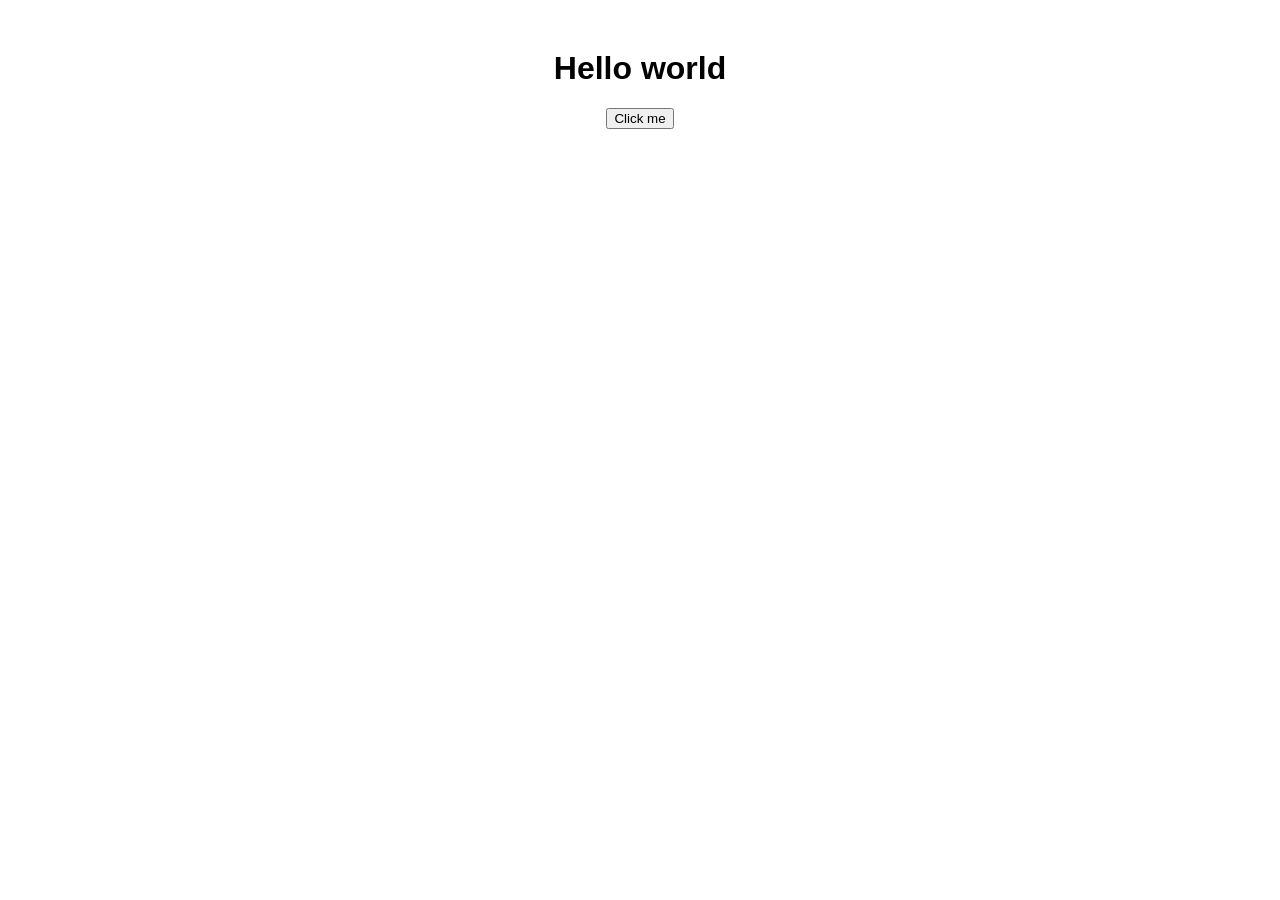
==== index.html @ 4b5694aa "chore: starter files" ====
<!DOCTYPE html>
<html>
<head>
  <title>My First Site</title>
  <link rel="stylesheet" href="style.css">
</head>
<body>
  <h1>Hello world</h1>
  <button onclick="sayHi()">Click me</button>

  <script src="script.js"></script>
</body>
</html>
---- style.css ----
body {
  font-family: Arial;
  text-align: center;
  margin-top: 50px;
}
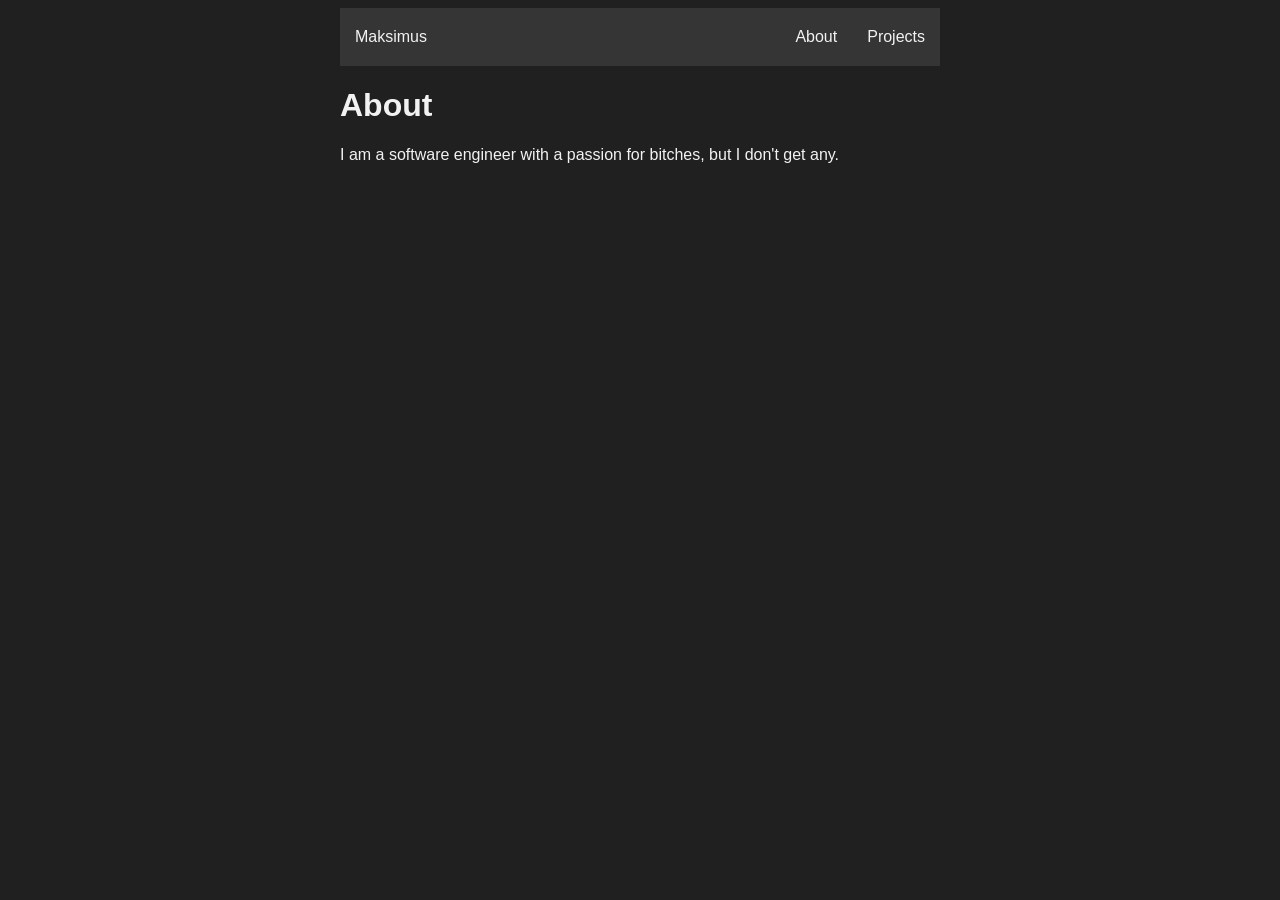
==== commit 96daecd2: "feat: basic landing page + project layout" ====
--- a/index.html
+++ b/index.html
@@ -1,13 +1,31 @@
 <!DOCTYPE html>
 <html>
+
 <head>
-  <title>My First Site</title>
+  <title>Maksimus</title>
   <link rel="stylesheet" href="style.css">
 </head>
+
 <body>
-  <h1>Hello world</h1>
-  <button onclick="sayHi()">Click me</button>
+  <div class="navbar">
+    <a href="index.html">Maksimus</a>
+    <a href="about/">About</a>
+    <a href="projects/">Projects</a>
+  </div>
+  <div class="container">
 
-  <script src="script.js"></script>
+    <h1>About </h1>
+    <p> I am a software engineer with a passion for bitches, but I don't get any.</p>
+
+    <!-- <button onclick="sayHi()">Click me</button> -->
+
+    <script src="testscript.js"></script>
+  </div>
 </body>
-</html>+
+</html>
+
+<!--     <div class="About">
+      <h1>About</h1>
+      <p>I am a software engineer with a passion for bitches, but I don't get any. Lorem ipsum dolor sit amet, consectetur adipiscing elit. Sed do eiusmod tempor incididunt ut labore et dolore magna aliqua.</p>
+    </div> -->
--- a/style.css
+++ b/style.css
@@ -1,5 +1,82 @@
 body {
+  background-color: #202020;
   font-family: Arial;
-  text-align: center;
-  margin-top: 50px;
-}+  text-align: left;
+  color: #f2f2f2;
+}
+
+.navbar {
+  display: flex;
+  max-width: 600px;
+  background-color: #353535;
+  text-align: right;
+  color: #fff;
+  padding: 20px 0;
+  margin: 0 auto;
+}
+
+.navbar a { /* navbar links */
+  color: #f2f2f2;           /* same as your body text */
+  text-decoration: none;    /* removes the underline */
+  padding: 0 15px;
+}
+
+.navbar a:first-child {
+  margin-right: auto;
+}
+
+.container {
+  max-width: 600px;
+  margin: 0 auto;
+  padding: 0 20px;
+}
+
+
+/* projects */
+.project-card {
+  background-color: #353535;
+  padding: 24px;
+  margin-bottom: 24px;
+  border-radius: 8px;
+}
+
+.project-header {
+  display: flex;
+  justify-content: space-between;
+  align-items: baseline;
+  margin-bottom: 12px;
+}
+
+.project-name {
+  font-size: 1.25rem;
+  margin: 0;
+}
+
+.project-tech {
+  font-size: 0.875rem;
+  color: #aaa;
+}
+
+.project-link {
+  display: inline-block;
+  margin-bottom: 12px;
+  color: #6b9fff;
+  text-decoration: none;
+}
+
+.project-description {
+  margin: 0 0 16px 0;
+  line-height: 1.5;
+}
+
+.project-image {
+  max-width: 100%;
+  border-radius: 4px;
+  display: block;
+}
+
+/* Hide image section when there's no image (optional) */
+.project-card:not(:has(.project-image)) .project-image {
+  display: none;
+}
+
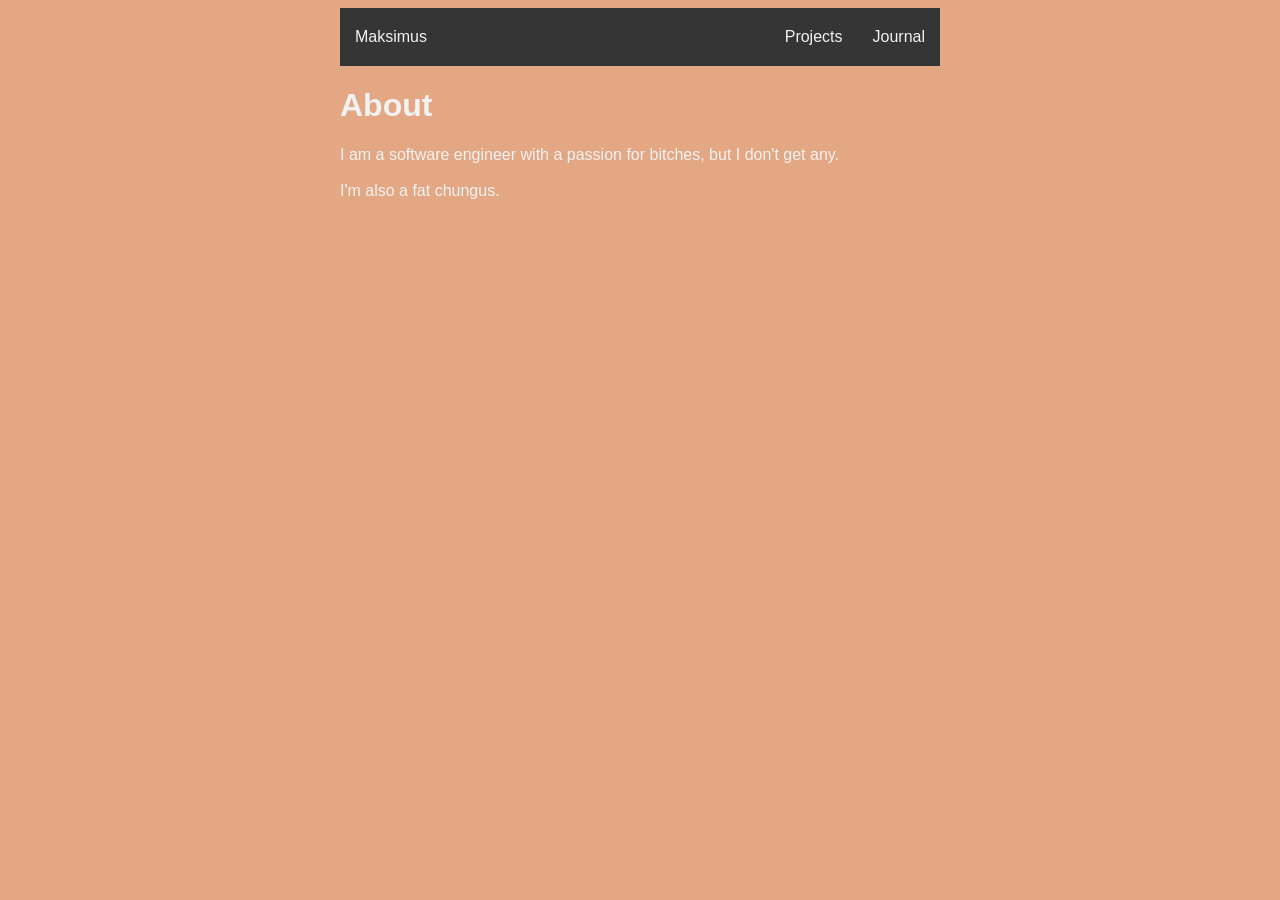
==== commit 618d23cf: "feat: added stylings and example max-- code" ====
--- a/index.html
+++ b/index.html
@@ -9,13 +9,15 @@
 <body>
   <div class="navbar">
     <a href="index.html">Maksimus</a>
-    <a href="about/">About</a>
     <a href="projects/">Projects</a>
+    <a href="journal/">Journal</a>
   </div>
   <div class="container">
 
     <h1>About </h1>
-    <p> I am a software engineer with a passion for bitches, but I don't get any.</p>
+    <p> I am a software engineer with a passion for bitches, but I don't get any. 
+      <br> <br>I'm also a fat chungus.
+    </p>
 
     <!-- <button onclick="sayHi()">Click me</button> -->
 
--- a/style.css
+++ b/style.css
@@ -1,5 +1,5 @@
 body {
-  background-color: #202020;
+  background-color: #e3a784; /* #202020; */
   font-family: Arial;
   text-align: left;
   color: #f2f2f2;
@@ -80,3 +80,35 @@
   display: none;
 }
 
+/* code box */
+.code-box {
+  background-color: #1e1e1e;
+  border-radius: 8px;
+  overflow: hidden;
+  margin: 16px 0;
+}
+
+.code-box pre {
+  margin: 0;
+  padding: 20px;
+  overflow-x: auto;
+}
+
+.code-box code {
+  font-family: 'Fira Code', 'Consolas', 'Monaco', 'Courier New', monospace;
+  font-size: 0.9rem;
+  line-height: 1.5;
+  color: #d4d4d4;
+}
+
+/* prism - CODE_* color scheme */
+.code-box .token.fn-keyword { color: #C9C279; }   /* fn */
+.code-box .token.function-call { color: #BF5151; }  /* main, add, print - function names */
+.code-box .token.variable { color: #EBEBEB; }     /* x, y, i - variables (punctuation-colored) */
+.code-box .token.type { color: #9B69CF; }        /* int, float */
+.code-box .token.number,
+.code-box .token.string { color: #B5CEA8; }      /* literals: 0, 1, 2.71, "..." */
+.code-box .token.keyword { color: #78BDC0; }     /* return, if, else, while */
+.code-box .token.comment { color: #AFAFAF; }     /* // ... */
+.code-box .token.punctuation,
+.code-box .token.operator { color: #EBEBEB; }    /* ( ) { } ; = + ... */
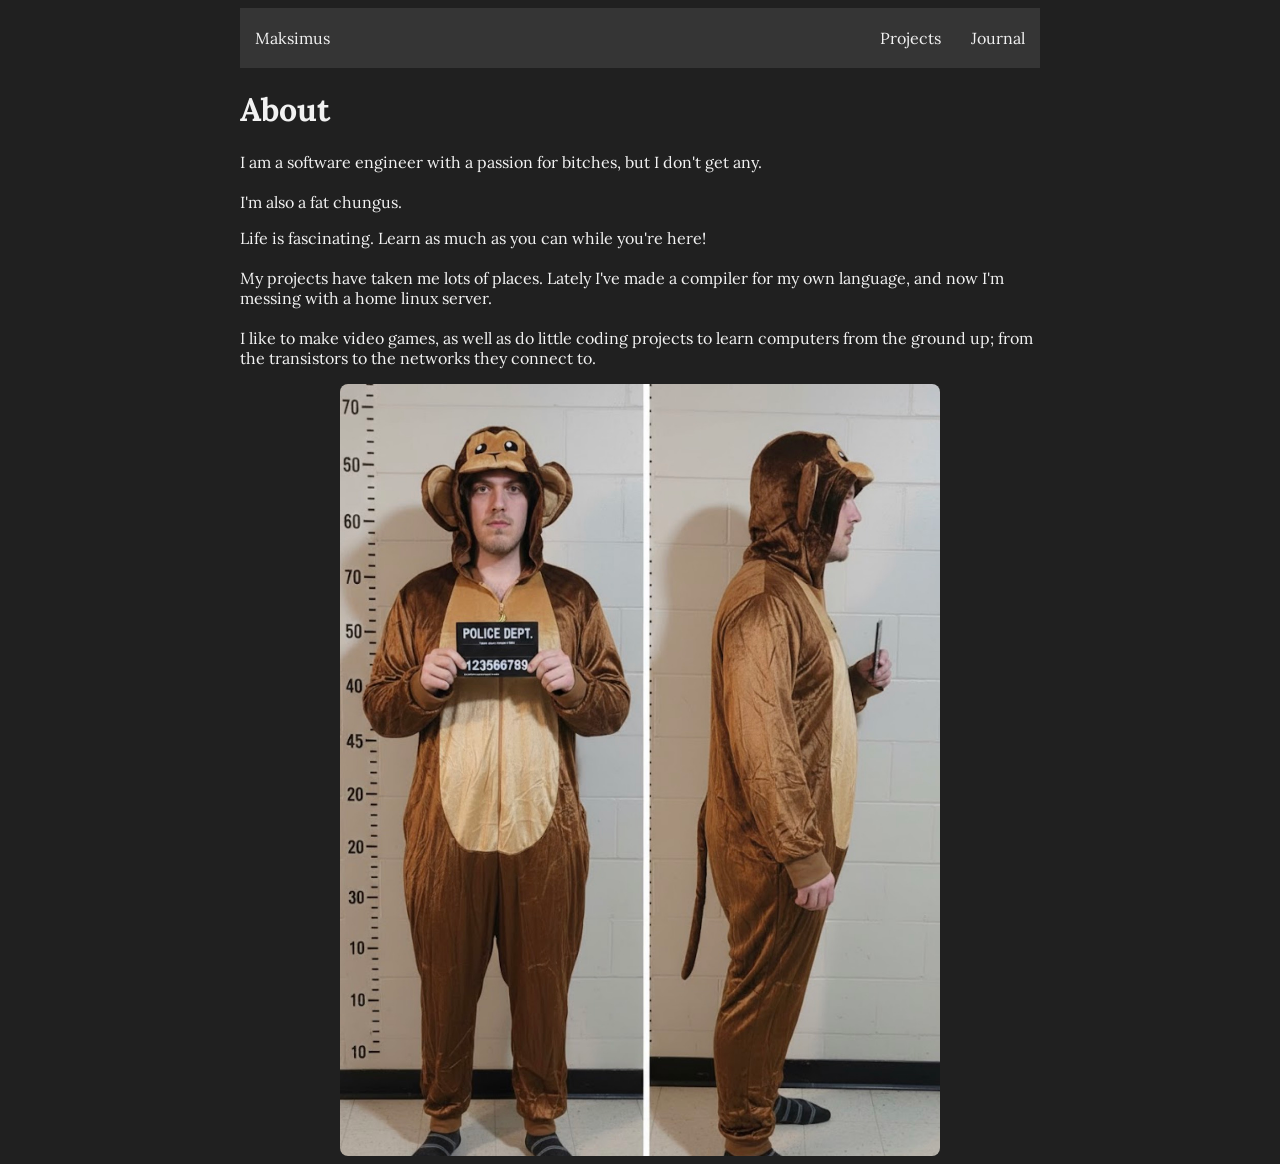
==== commit 0b81eac4: "feat: added another project, working on about section" ====
--- a/index.html
+++ b/index.html
@@ -4,6 +4,7 @@
 <head>
   <title>Maksimus</title>
   <link rel="stylesheet" href="style.css">
+  <script src="font.js"></script>
 </head>
 
 <body>
@@ -18,7 +19,11 @@
     <p> I am a software engineer with a passion for bitches, but I don't get any. 
       <br> <br>I'm also a fat chungus.
     </p>
-
+    <p>Life is fascinating. Learn as much as you can while you're here!
+      <br> <br> My projects have taken me lots of places. Lately I've made a compiler for my own language, and now I'm messing with a home linux server.
+      <br> <br> I like to make video games, as well as do little coding projects to learn computers from the ground up; from the transistors to the networks they connect to.
+    </p>
+    <img src="monkemus-arrested-ai.jpg" alt="Monkemus" class="monkemus-image">
     <!-- <button onclick="sayHi()">Click me</button> -->
 
     <script src="testscript.js"></script>
--- a/style.css
+++ b/style.css
@@ -1,13 +1,13 @@
 body {
-  background-color: #e3a784; /* #202020; */
-  font-family: Arial;
+  font-family: var(--font, serif);
+  background-color: #202020; /* #e3a784; */
   text-align: left;
   color: #f2f2f2;
 }
 
 .navbar {
   display: flex;
-  max-width: 600px;
+  max-width: 800px;
   background-color: #353535;
   text-align: right;
   color: #fff;
@@ -26,7 +26,7 @@
 }
 
 .container {
-  max-width: 600px;
+  max-width: 800px;
   margin: 0 auto;
   padding: 0 20px;
 }
@@ -44,7 +44,7 @@
   display: flex;
   justify-content: space-between;
   align-items: baseline;
-  margin-bottom: 12px;
+  margin-bottom: 20px;
 }
 
 .project-name {
@@ -54,7 +54,7 @@
 
 .project-tech {
   font-size: 0.875rem;
-  color: #aaa;
+  color: #d3d3d3;
 }
 
 .project-link {
@@ -67,6 +67,14 @@
 .project-description {
   margin: 0 0 16px 0;
   line-height: 1.5;
+}
+
+.project-footnote {
+  margin: 0 0 16px 0;
+  line-height: 1.5;
+  font-size: 0.8rem;
+  font-style: italic;
+  color: #d3d3d3;
 }
 
 .project-image {
@@ -111,4 +119,13 @@
 .code-box .token.keyword { color: #78BDC0; }     /* return, if, else, while */
 .code-box .token.comment { color: #AFAFAF; }     /* // ... */
 .code-box .token.punctuation,
-.code-box .token.operator { color: #EBEBEB; }    /* ( ) { } ; = + ... */+.code-box .token.operator { color: #EBEBEB; }    /* ( ) { } ; = + ... */
+
+
+/* monkemus image */
+.monkemus-image {
+  max-width: 600px;
+  border-radius: 8px;
+  display: block;
+  margin: 0 auto;
+}
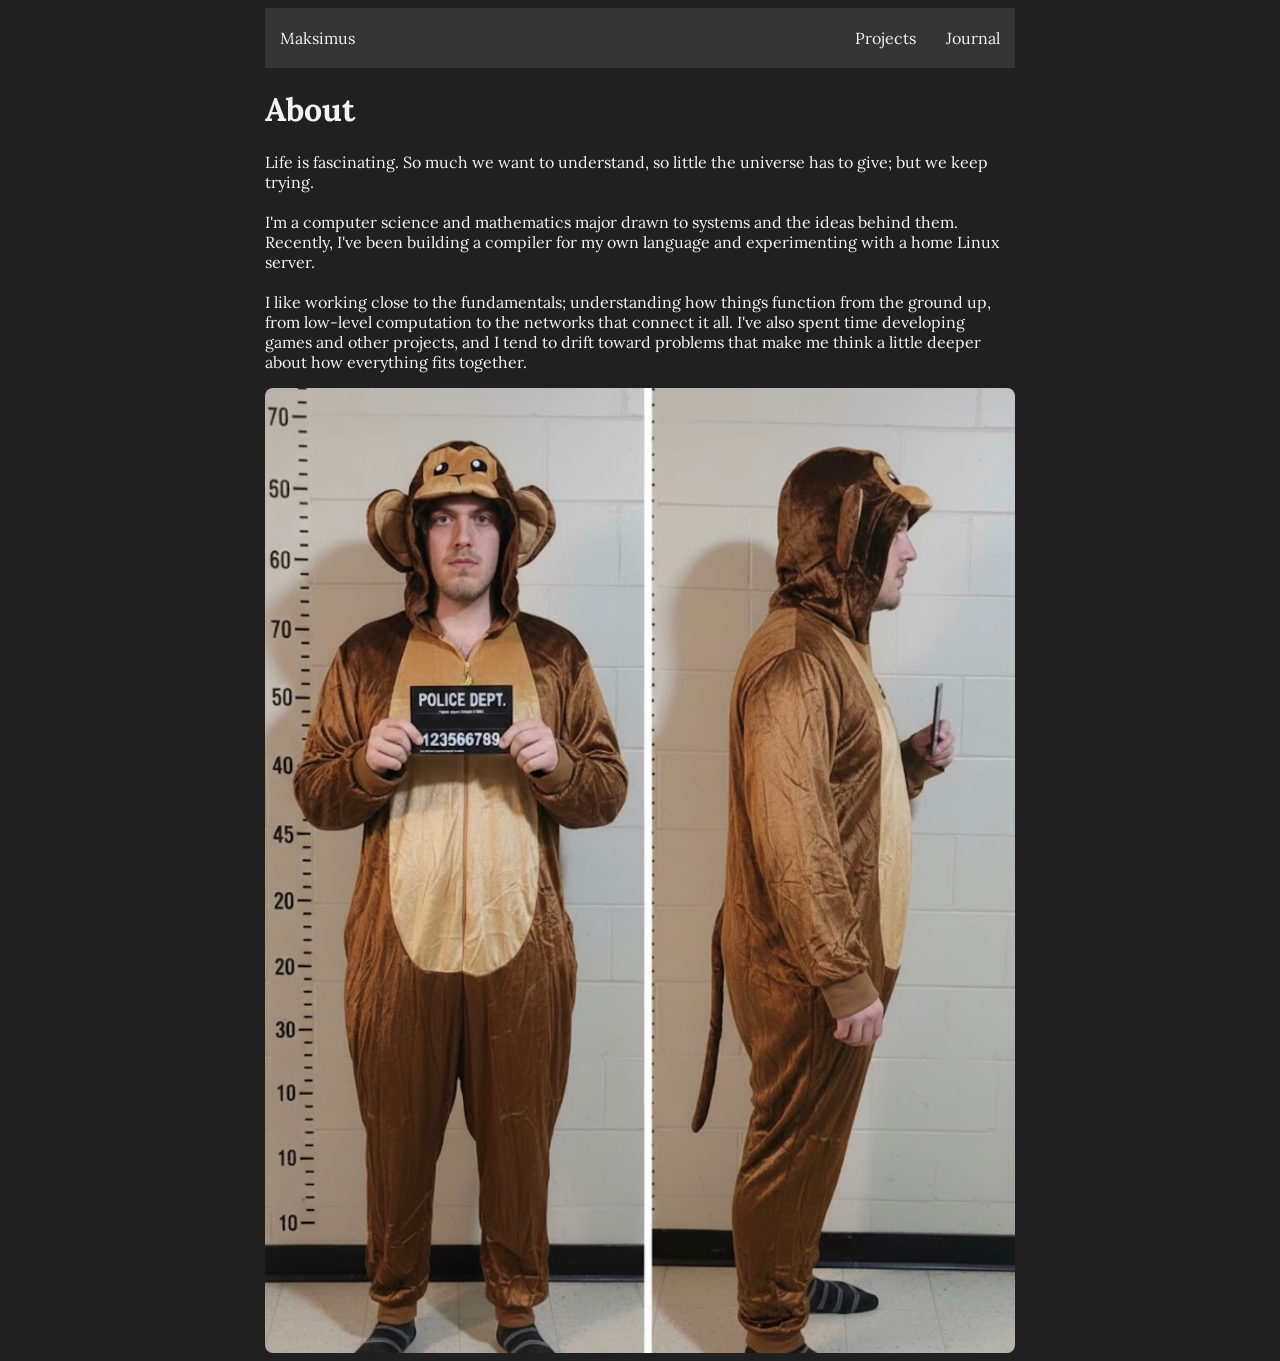
==== commit b6abfb90: "chore: adding more projects to page" ====
--- a/index.html
+++ b/index.html
@@ -15,14 +15,13 @@
   </div>
   <div class="container">
 
-    <h1>About </h1>
-    <p> I am a software engineer with a passion for bitches, but I don't get any. 
-      <br> <br>I'm also a fat chungus.
+    <h1 class="about-title">About </h1>
+    <p>Life is fascinating. So much we want to understand, so little the universe has to give; but we keep trying.
+      <br> <br> I'm a computer science and mathematics major drawn to systems and the ideas behind them. Recently, I've been building a compiler for my own language and experimenting with a home Linux server.
+      <br> <br> I like working close to the fundamentals; understanding how things function from the ground up, from low-level computation to the networks that connect it all. I've also spent time developing games and other projects, and I tend to drift toward problems that make me think a little deeper about how everything fits together.
     </p>
-    <p>Life is fascinating. Learn as much as you can while you're here!
-      <br> <br> My projects have taken me lots of places. Lately I've made a compiler for my own language, and now I'm messing with a home linux server.
-      <br> <br> I like to make video games, as well as do little coding projects to learn computers from the ground up; from the transistors to the networks they connect to.
-    </p>
+
+    
     <img src="monkemus-arrested-ai.jpg" alt="Monkemus" class="monkemus-image">
     <!-- <button onclick="sayHi()">Click me</button> -->
 
@@ -32,7 +31,7 @@
 
 </html>
 
-<!--     <div class="About">
-      <h1>About</h1>
-      <p>I am a software engineer with a passion for bitches, but I don't get any. Lorem ipsum dolor sit amet, consectetur adipiscing elit. Sed do eiusmod tempor incididunt ut labore et dolore magna aliqua.</p>
-    </div> -->+<!--     <p>Life is fascinating. So much we want to understand, so little the universe has to give; but we keep trying.
+      <br> <br> I'm a computer science and mathematics major drawn to systems and the ideas behind them. Recently, I've been building a compiler for my own language and experimenting with a home Linux server.
+      <br> <br> I like working close to the fundamentals; understanding how things function from the ground up, from low-level computation to the networks that connect it all. I've also spent time developing games and other projects, and I tend to drift toward problems that make me think a little deeper about how everything fits together.
+    </p>-->
--- a/style.css
+++ b/style.css
@@ -7,7 +7,7 @@
 
 .navbar {
   display: flex;
-  max-width: 800px;
+  max-width: 750px;
   background-color: #353535;
   text-align: right;
   color: #fff;
@@ -26,7 +26,7 @@
 }
 
 .container {
-  max-width: 800px;
+  max-width: 750px;
   margin: 0 auto;
   padding: 0 20px;
 }
@@ -124,7 +124,7 @@
 
 /* monkemus image */
 .monkemus-image {
-  max-width: 600px;
+  max-width: 750px;
   border-radius: 8px;
   display: block;
   margin: 0 auto;
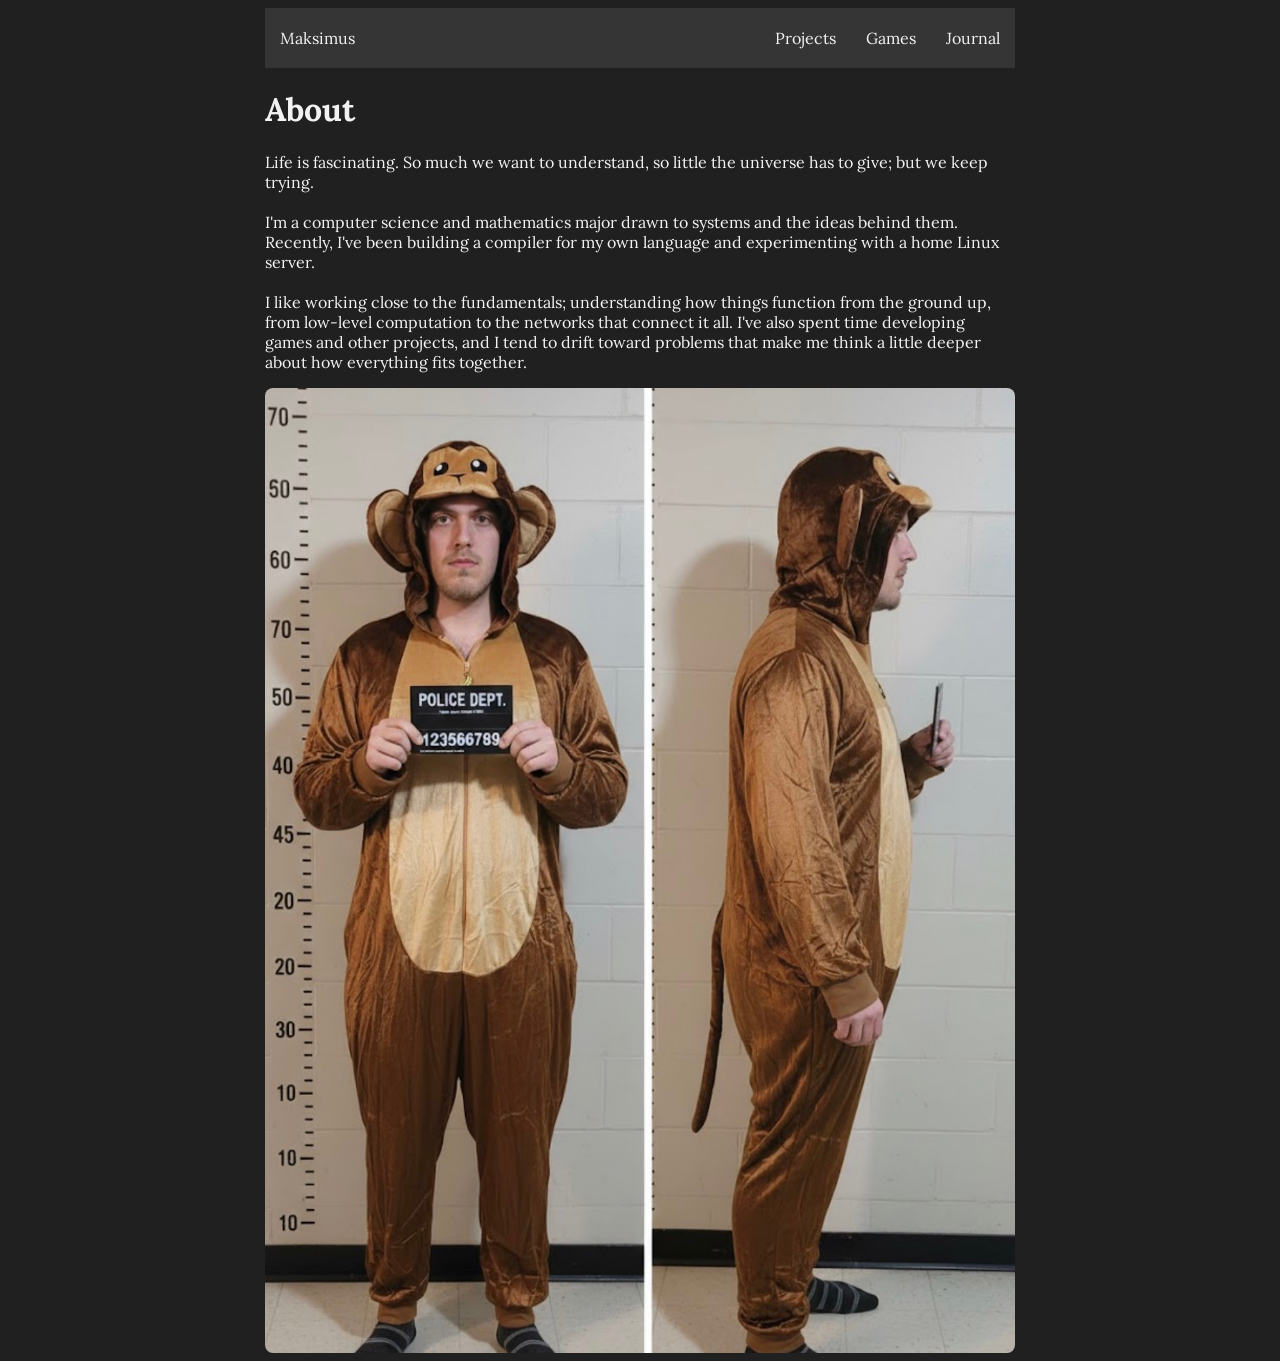
==== commit 71fd9cb1: "chore: adding games to games tab" ====
--- a/index.html
+++ b/index.html
@@ -9,9 +9,10 @@
 
 <body>
   <div class="navbar">
-    <a href="index.html">Maksimus</a>
-    <a href="projects/">Projects</a>
-    <a href="journal/">Journal</a>
+    <a href=".">Maksimus</a>
+    <a href="/projects/">Projects</a>
+    <a href="/games/">Games</a>
+    <a href="/journal/">Journal</a>
   </div>
   <div class="container">
 
--- a/style.css
+++ b/style.css
@@ -38,6 +38,10 @@
   padding: 24px;
   margin-bottom: 24px;
   border-radius: 8px;
+  display: flex;
+  flex-direction: column;
+  align-items: stretch;
+  overflow: visible;
 }
 
 .project-header {
@@ -78,9 +82,24 @@
 }
 
 .project-image {
+  width: auto;
   max-width: 100%;
-  border-radius: 4px;
-  display: block;
+  min-width: 0;
+  height: auto;
+  border-radius: 4px;
+  display: block;
+  align-self: center;
+  margin: 4px 0 0 0;
+  /* Dark-on-dark cards need a light edge + strong shadow to read */
+  box-shadow:
+    0 0 0 1px rgba(255, 255, 255, 0.08),
+    0 1px 2px rgba(0, 0, 0, 0.5),
+    0 10px 24px rgba(0, 0, 0, 0.55),
+    0 20px 48px rgba(0, 0, 0, 0.35);
+}
+
+.project-image + .project-image {
+  margin-top: 20px;
 }
 
 /* Hide image section when there's no image (optional) */
@@ -121,6 +140,145 @@
 .code-box .token.punctuation,
 .code-box .token.operator { color: #EBEBEB; }    /* ( ) { } ; = + ... */
 
+/* images */
+.android-image-row {
+  display: flex;
+  flex-wrap: wrap;
+  justify-content: center;
+  align-items: center;
+  gap: 30px;
+  margin-top: 4px;
+}
+
+.android-image-row .android-image {
+  flex: 0 0 auto;
+  max-width: 100%;
+  object-fit: contain;
+}
+
+.android-image {
+  display: block;
+  max-width: 100%;
+  max-height: 400px;
+  width: auto;
+  height: auto;
+  align-self: center;
+  border-radius: 4px;
+  box-shadow:
+    0 0 0 1px rgba(255, 255, 255, 0.08),
+    0 1px 2px rgba(0, 0, 0, 0.5),
+    0 10px 24px rgba(0, 0, 0, 0.55),
+    0 20px 48px rgba(0, 0, 0, 0.35);
+}
+
+/* Discord screenshots: full column width (card edge to edge), proportional columns from intrinsic widths */
+.discord-image-row {
+  display: grid;
+  grid-template-columns: minmax(0, 455fr) minmax(0, 569fr);
+  gap: 12px;
+  width: 100%;
+  margin-top: 4px;
+  padding: 0 12px;
+  box-sizing: border-box;
+  align-items: start;
+}
+
+.discord-image-row .discord-image {
+  width: 100%;
+  height: auto;
+  display: block;
+  object-fit: contain;
+  border-radius: 4px;
+  box-shadow:
+    0 0 0 1px rgba(255, 255, 255, 0.08),
+    0 1px 2px rgba(0, 0, 0, 0.5),
+    0 10px 24px rgba(0, 0, 0, 0.55),
+    0 20px 48px rgba(0, 0, 0, 0.35);
+}
+
+@media (max-width: 520px) {
+  .discord-image-row {
+    grid-template-columns: 1fr;
+  }
+}
+
+/* games */
+.games-container {
+  max-width: 1000px;
+  margin: 0 auto;
+  padding: 0 20px;
+}
+
+.games-page .navbar {
+  max-width: 1000px;
+}
+
+.games-grid {
+  width: 100%;
+  display: grid;
+  grid-template-columns: repeat(3, minmax(0, 1fr));
+  gap: 14px;
+}
+
+.game-card {
+  background-color: #353535;
+  border-radius: 8px;
+  padding: 18px;
+  display: flex;
+  flex-direction: column;
+  box-shadow:
+    0 0 0 1px rgba(255, 255, 255, 0.06),
+    0 6px 18px rgba(0, 0, 0, 0.35);
+  transition: transform 140ms ease, box-shadow 140ms ease;
+}
+
+.game-card:hover {
+  transform: translateY(-4px) scale(1.02);
+  box-shadow:
+    0 0 0 1px rgba(255, 255, 255, 0.08),
+    0 10px 24px rgba(0, 0, 0, 0.45);
+}
+
+.game-title {
+  margin: 0 0 10px 0;
+  font-size: 1.15rem;
+}
+
+.game-link {
+  display: inline-block;
+  margin-bottom: 12px;
+  color: #6b9fff;
+  text-decoration: none;
+}
+
+.game-description {
+  margin: 0 0 12px 0;
+  line-height: 1.5;
+}
+
+.game-image {
+  margin-top: auto;
+  width: 100%;
+  height: auto;
+  border-radius: 4px;
+  display: block;
+  box-shadow:
+    0 0 0 1px rgba(255, 255, 255, 0.08),
+    0 1px 2px rgba(0, 0, 0, 0.5),
+    0 8px 18px rgba(0, 0, 0, 0.45);
+}
+
+@media (max-width: 980px) {
+  .games-grid {
+    grid-template-columns: repeat(2, minmax(0, 1fr));
+  }
+}
+
+@media (max-width: 640px) {
+  .games-grid {
+    grid-template-columns: 1fr;
+  }
+}
 
 /* monkemus image */
 .monkemus-image {
